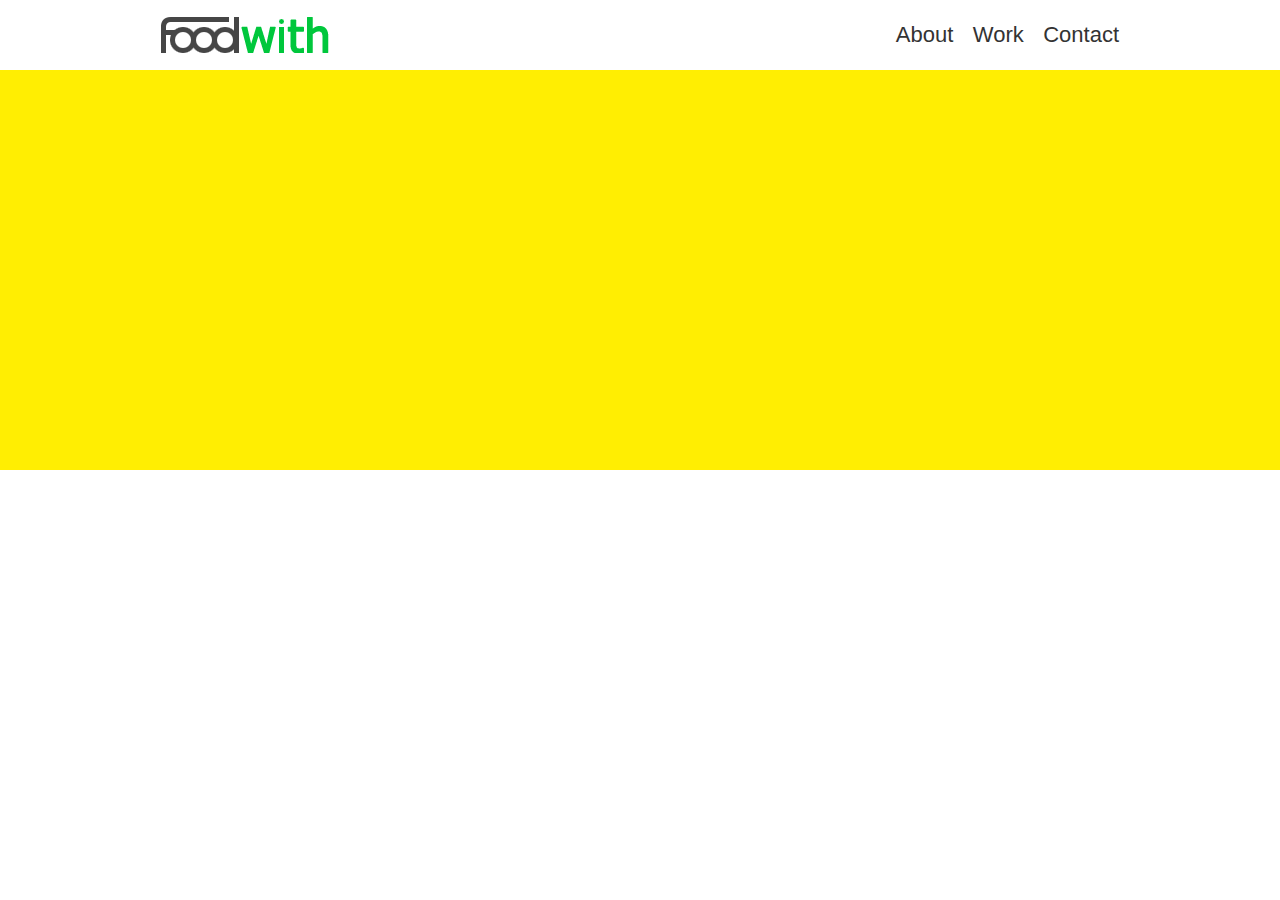
==== main.html @ 333e3cce "Add main.html, view.html, css" ====
<!DOCTYPE html>
<html>
<head>
	<title>Main</title>
	<meta charset="utf-8">
	<link rel="stylesheet" type="text/css" href="css/foodwith.css">
</head>
<body>
	<header>
		<nav>
			<div class="wrapper">
				<img src="image/logo_m.png">
				<ul>
					<li>About</li>
					<li>Work</li>
					<li>Contact</li>
				</ul>
			</div>
		</nav>
	</header>
	<div class="section1">
		<div class="wrapper"></div>
	</div>
	<div class="wrapper"></div>
</body>
</html>
---- css/foodwith.css ----
body {margin: 0; font-family: '나눔 고딕', NanumGothic, '돋움', Dotum, sans-serif;}

header {height: 50px; position: fixed;  background-color: #fff; width: 100%;}
header div {height: 50px; display: flex; justify-content: center; flex-direction: column;}
header img {width: 114px; margin-left: 15px;}
header ul {list-style: none; position: absolute; right: 15px;}
header li {display: inline-block; cursor: pointer; color: #333; font-size: 18px; margin-left: 15px;}

.wrapper {max-width: 988px; margin:0 auto;}
header .wrapper {position: relative;}

.section1 {background-color: #ffee02;}

@media screen and (min-width: 320px){


}
@media screen and (min-width: 768px){
	.section1 {height: 380px;}

}
@media screen and (min-width: 1024px){

	header {height: 70px;}
	header img {width: fit-content}
	header div {height: 70px;}
	header li{font-size: 22px;}
	.section1 {height: 470px;}
}
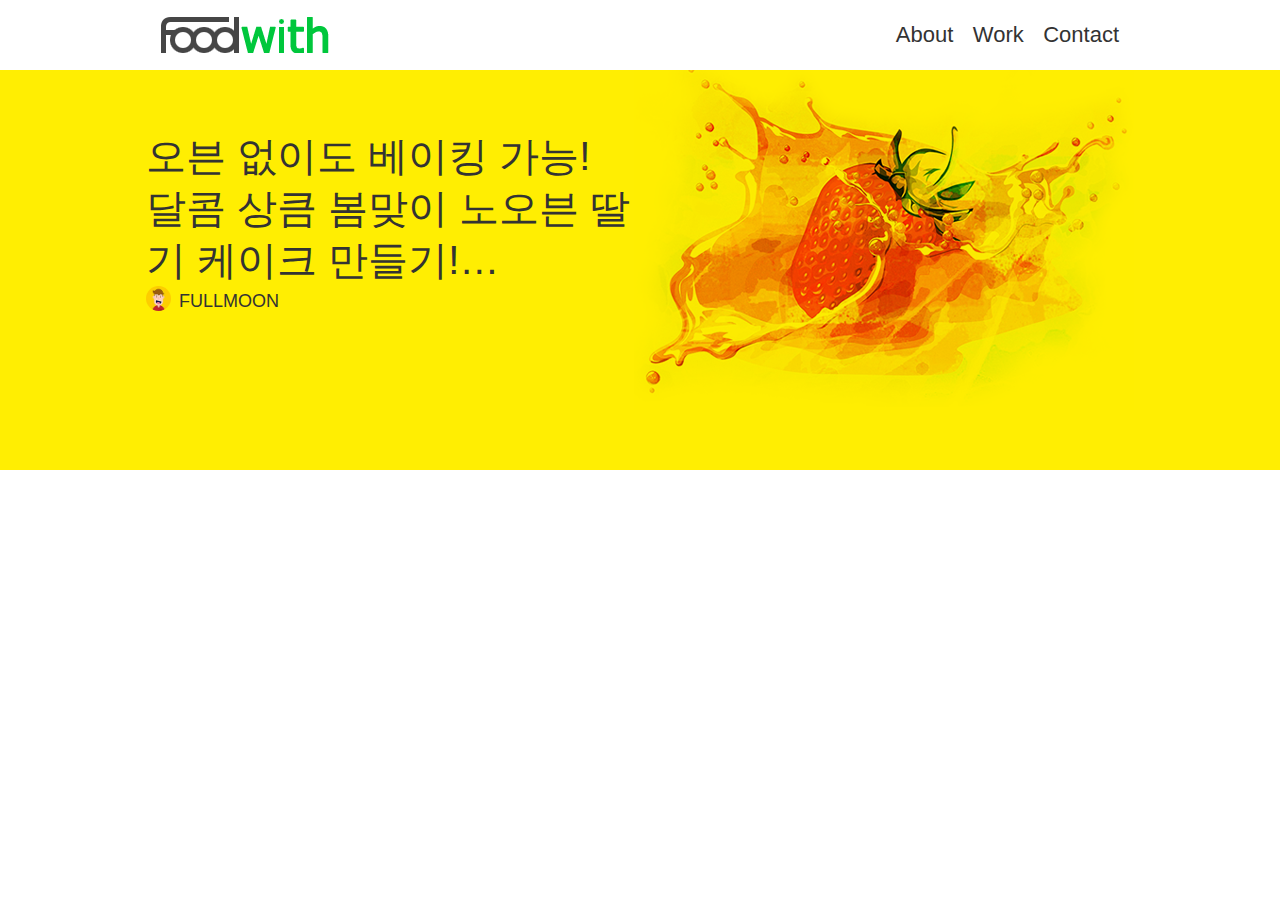
==== commit cebd6e31: "Update section1 in main" ====
--- a/main.html
+++ b/main.html
@@ -4,6 +4,7 @@
 	<title>Main</title>
 	<meta charset="utf-8">
 	<link rel="stylesheet" type="text/css" href="css/foodwith.css">
+	<meta name="viewport" content="width=device-width, initial-scale=1">
 </head>
 <body>
 	<header>
@@ -11,16 +12,39 @@
 			<div class="wrapper">
 				<img src="image/logo_m.png">
 				<ul>
+					<label for="menubox"><img src="image/icon_menu.png"></label>
 					<li>About</li>
 					<li>Work</li>
 					<li>Contact</li>
 				</ul>
 			</div>
+			<input type="checkbox" id="menubox">
+			<div class="menu">
+				<ul>
+					<li>About</li>		
+					<li>Work</li>
+					<li>Contact</li>			
+				</ul>
+			</div>
 		</nav>
 	</header>
 	<div class="section1">
-		<div class="wrapper"></div>
+		<div class="wrapper">
+			<img src="image/banner_strawberry.png">
+			<div class="container">
+				<p>오븐 없이도 베이킹 가능! 달콤 상큼 봄맞이 노오븐 딸기 케이크 만들기!</p>
+				<div>
+					<img src="image/thumbnail_profile.jpg" class="circle"><span>FULLMOON</span>
+				</div>
+			</div>
+		</div>
 	</div>
-	<div class="wrapper"></div>
+	<div class="wrapper">
+		<div class="section2"></div>
+		<div class="section3"></div>
+	</div>
+	<footer>
+		
+	</footer>
 </body>
 </html>--- a/css/foodwith.css
+++ b/css/foodwith.css
@@ -2,28 +2,68 @@
 
 header {height: 50px; position: fixed;  background-color: #fff; width: 100%;}
 header div {height: 50px; display: flex; justify-content: center; flex-direction: column;}
-header img {width: 114px; margin-left: 15px;}
-header ul {list-style: none; position: absolute; right: 15px;}
-header li {display: inline-block; cursor: pointer; color: #333; font-size: 18px; margin-left: 15px;}
+header ul {list-style: none; padding: 0;}
+header li {cursor: pointer; color: #333; font-size: 18px;}
+
+header .wrapper ul {position: absolute; right: 15px;}
+header .wrapper li { margin-left: 15px; display: inline-block;}
+
+header .wrapper {position: relative;}
+header .wrapper > img {width: 114px; margin-left: 15px;}
+
+header .wrapper ul > label {display: inline;}
+header .wrapper ul > li {display: none;}
 
 .wrapper {max-width: 988px; margin:0 auto;}
-header .wrapper {position: relative;}
+.menu {text-align: center; height: 128px; display: none;}
+.menu ul {background-color: #fff; margin: 0; padding: 10px 0;}
+.menu li {height: 36px; display: flex; justify-content: center; flex-direction: column;}
 
-.section1 {background-color: #ffee02;}
+input[type="checkbox"] {display: none;}
+input[type="checkbox"]:checked + .menu {display: inline;}
 
-@media screen and (min-width: 320px){
+.section1 {background-color: #ffee02; padding-top: 50px; text-align: center;}
+
+.section1 .wrapper > img{width: 250px; height: 180px; display: inline-block;}
+
+.container {margin-left: 34px}
+.container div img {background-image: url(../image/thumbnail_profile_none.jpg); height: 100%; vertical-align: middle;}
+.container div {height: 25px; padding-bottom: 35px;}
+
+.container p {font-size: 22px; line-height: 28px; color: #333; margin: 0; overflow: hidden; text-overflow: ellipsis; display: -webkit-box; -webkit-line-clamp: 2;  -webkit-box-orient: vertical;}
+.container p:after{content: ""; display: block; width: 60px; border-bottom: 1px solid #333; margin: 35px auto; }
+.container span {font-size: 16px; color: #333; margin-left: 5px;}
+
+.circle {border-radius: 70%}
 
 
-}
-@media screen and (min-width: 768px){
-	.section1 {height: 380px;}
+@media (min-width: 768px){
+
+	header .wrapper ul > label {display: none;}
+	header .wrapper ul > li {display: inline;}
+
+	.section1 {height: 330px;}
+
+	.section1 .wrapper > img{width: 350px; height: 252px; display: inline-block; float: right;}
+
+	.container {padding-top: 50px; text-align: left;}
+	.container div img {vertical-align: sub;}
+
+	.container p {font-size: 32px; line-height: 40px; -webkit-line-clamp: 3;}
+	.container p:after{margin: 35px 0; }
+	.container span {font-size: 18px; margin-left: 8px;}
 
 }
-@media screen and (min-width: 1024px){
+@media (min-width: 1024px){
 
 	header {height: 70px;}
-	header img {width: fit-content}
 	header div {height: 70px;}
 	header li{font-size: 22px;}
-	.section1 {height: 470px;}
-}+	header .wrapper > img {width: fit-content}
+
+	.section1 {height: 420px;}
+
+	.section1 .wrapper > img{width: 500px; height: 360px;}
+	.container {padding-top: 80px; margin: 0;}
+	.container p {font-size: 40px; line-height: 52px;}
+}
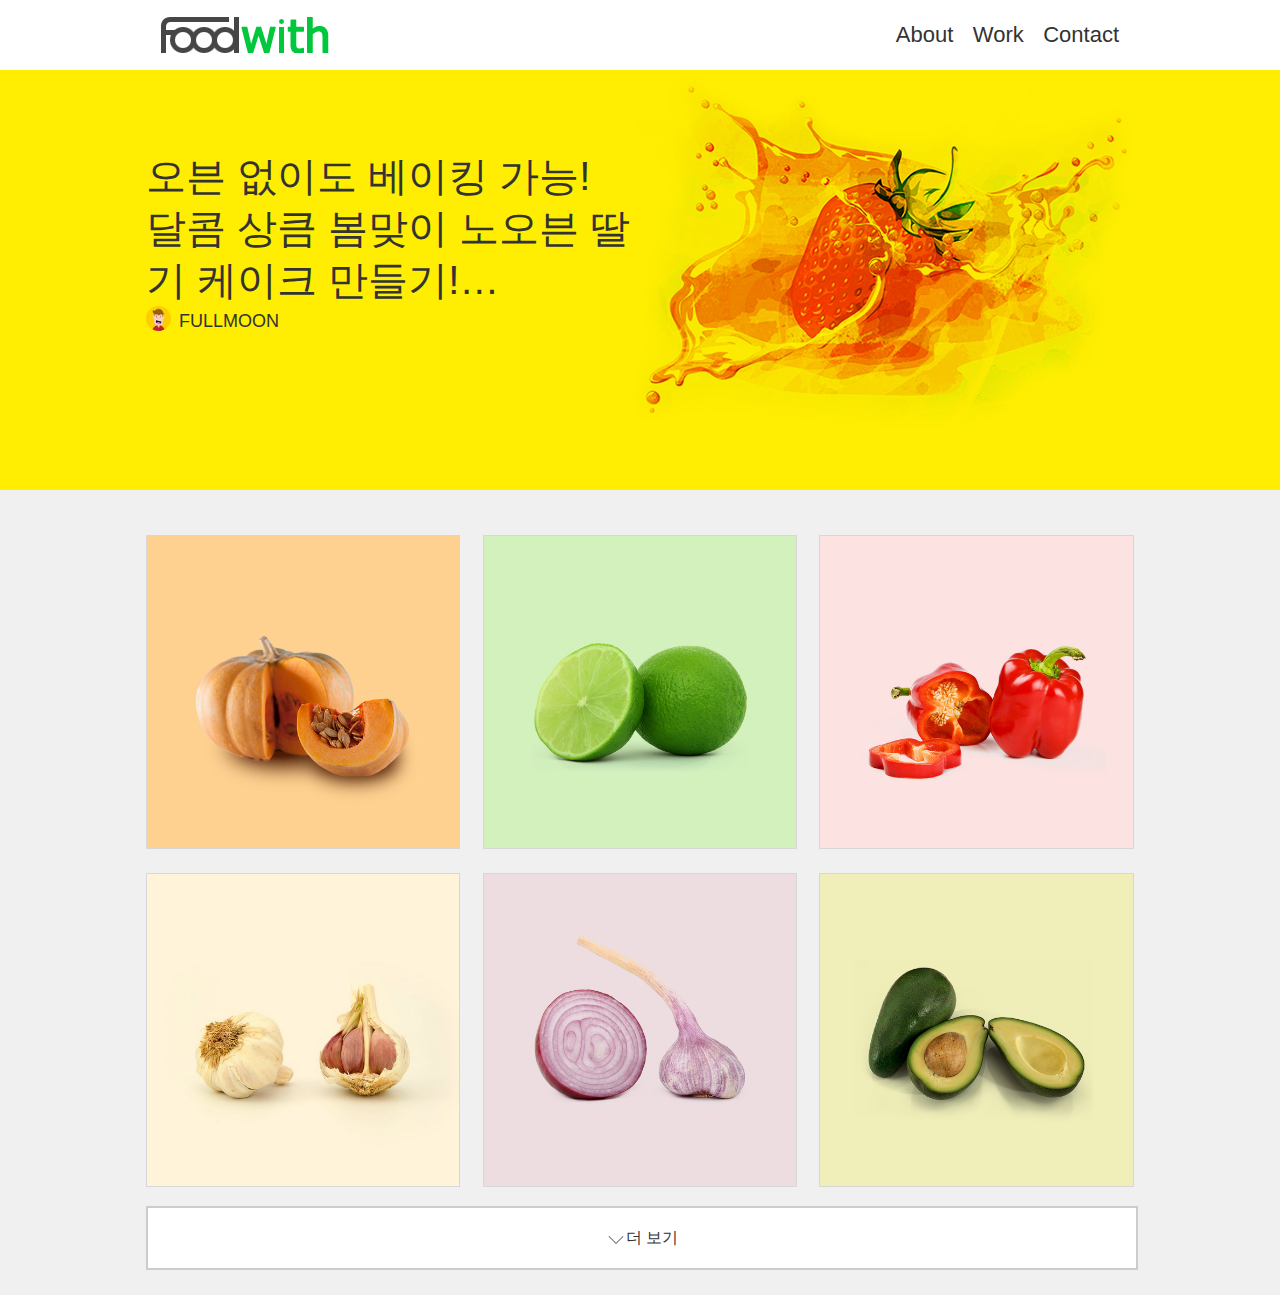
==== commit 6bcdb135: "Update section2 in main" ====
--- a/main.html
+++ b/main.html
@@ -10,9 +10,9 @@
 	<header>
 		<nav>
 			<div class="wrapper">
-				<img src="image/logo_m.png">
+				<img src="image/logo_m.png" alt="푸드위드 로고">
 				<ul>
-					<label for="menubox"><img src="image/icon_menu.png"></label>
+					<label for="menubox"><img src="image/icon_menu.png" alt="메뉴 보기"></label>
 					<li>About</li>
 					<li>Work</li>
 					<li>Contact</li>
@@ -29,20 +29,53 @@
 		</nav>
 	</header>
 	<div class="section1">
+		<a href="">
+			<div class="wrapper">
+				<img src="image/banner_strawberry.png" alt="딸기 사진">
+				<div class="container1">
+					<p>오븐 없이도 베이킹 가능! 달콤 상큼 봄맞이 노오븐 딸기 케이크 만들기!</p>
+					<div>
+						<img src="image/thumbnail_profile.jpg" alt="글쓴이 프로필" class="circle"><span>FULLMOON</span>
+					</div>
+				</div>
+			</div>
+		</a>
+	</div>
+	<div class="section2">
 		<div class="wrapper">
-			<img src="image/banner_strawberry.png">
-			<div class="container">
-				<p>오븐 없이도 베이킹 가능! 달콤 상큼 봄맞이 노오븐 딸기 케이크 만들기!</p>
+			<div class="container2">
+				<img src="image/thumbnail_pumpkin.jpg" alt="호박 사진">
+				<p>따뜻 담백 호박! 든든한 호박죽으로 한끼 해결</p>
+			</div>
+			<div class="container2">
+				<img src="image/thumbnail_lime.jpg" alt="라임 사진">
+				<p>상큼한 라임청 담기</p>
+			</div>
+			<div class="container2">
+				<img src="image/thumbnail_paprika.jpg" alt="피망 사진">
+				<p>아삭아삭 빨간 피망 볶음 레시피</p>
+			</div>
+			<div class="container2">
+				<img src="image/thumbnail_garlic2.jpg" alt="마늘 사진">
+				<p>바삭바삭 마늘빵 만들기</p>
+			</div>
+			<div class="container2">
+				<img src="image/thumbnail_onion2.jpg" alt="양파 사진">
+				<p>자색 빛깔 적양파 피클 담기</p>
+			</div>
+			<div class="container2">
+				<img src="image/thumbnail_avocado.jpg" alt="아보카도 사진">
+				<p>건강한 아보카도 샌드위치 만들기</p>
+			</div>
+			<div id="show-more">
 				<div>
-					<img src="image/thumbnail_profile.jpg" class="circle"><span>FULLMOON</span>
+					<img src="image/icon_arrow_more.png"><span>더 보기</span>
 				</div>
 			</div>
 		</div>
 	</div>
-	<div class="wrapper">
-		<div class="section2"></div>
-		<div class="section3"></div>
-	</div>
+
+	<div class="section3"></div>
 	<footer>
 		
 	</footer>
--- a/css/foodwith.css
+++ b/css/foodwith.css
@@ -1,4 +1,6 @@
 body {margin: 0; font-family: '나눔 고딕', NanumGothic, '돋움', Dotum, sans-serif;}
+
+a {text-decoration: none;}
 
 header {height: 50px; position: fixed;  background-color: #fff; width: 100%;}
 header div {height: 50px; display: flex; justify-content: center; flex-direction: column;}
@@ -15,6 +17,8 @@
 header .wrapper ul > li {display: none;}
 
 .wrapper {max-width: 988px; margin:0 auto;}
+
+nav img { cursor: pointer;}
 .menu {text-align: center; height: 128px; display: none;}
 .menu ul {background-color: #fff; margin: 0; padding: 10px 0;}
 .menu li {height: 36px; display: flex; justify-content: center; flex-direction: column;}
@@ -26,16 +30,25 @@
 
 .section1 .wrapper > img{width: 250px; height: 180px; display: inline-block;}
 
-.container {margin-left: 34px}
-.container div img {background-image: url(../image/thumbnail_profile_none.jpg); height: 100%; vertical-align: middle;}
-.container div {height: 25px; padding-bottom: 35px;}
+.container1 {margin: 0 34px;}
+.container1 div img {background-image: url(../image/thumbnail_profile_none.jpg); height: 100%; vertical-align: middle;}
+.container1 div {height: 25px; padding-bottom: 35px;}
 
-.container p {font-size: 22px; line-height: 28px; color: #333; margin: 0; overflow: hidden; text-overflow: ellipsis; display: -webkit-box; -webkit-line-clamp: 2;  -webkit-box-orient: vertical;}
-.container p:after{content: ""; display: block; width: 60px; border-bottom: 1px solid #333; margin: 35px auto; }
-.container span {font-size: 16px; color: #333; margin-left: 5px;}
+.container1 p {font-size: 22px; line-height: 28px; color: #333; margin: 0; overflow: hidden; text-overflow: ellipsis; display: -webkit-box; -webkit-line-clamp: 2;  -webkit-box-orient: vertical;}
+.container1 p:after{content: ""; display: block; width: 60px; border-bottom: 1px solid #333; margin: 35px auto; }
+.container1 span {font-size: 16px; color: #333; margin-left: 5px;}
 
 .circle {border-radius: 70%}
 
+.section2 {background-color: #f0f0f0; padding: 15px;}
+
+.container2 {text-align: center;}
+.container2 img {width: 100%; border:1px solid rgba(0,0,0,0.1);}
+.container2 p {font-size: 14px; color: #333; margin:10px 0 20px; white-space: nowrap; overflow: hidden; text-overflow: ellipsis;}
+
+#show-more {width: 100%; height: 60px; margin: 15px 0 0; font-size: 16px; color: #333; border: 2px solid rgba(0,0,0,0.2); background-color: #fff; text-align: center; display: table; cursor: pointer;}
+#show-more div {display: table-cell; vertical-align: middle;}
+#show-more img {opacity: 0.7; width: 20px; vertical-align: bottom;}
 
 @media (min-width: 768px){
 
@@ -46,13 +59,19 @@
 
 	.section1 .wrapper > img{width: 350px; height: 252px; display: inline-block; float: right;}
 
-	.container {padding-top: 50px; text-align: left;}
-	.container div img {vertical-align: sub;}
+	.container1 {padding-top: 50px; text-align: left;}
+	.container1 div img {vertical-align: sub;}
 
-	.container p {font-size: 32px; line-height: 40px; -webkit-line-clamp: 3;}
-	.container p:after{margin: 35px 0; }
-	.container span {font-size: 18px; margin-left: 8px;}
+	.container1 p {font-size: 32px; line-height: 40px; -webkit-line-clamp: 3;}
+	.container1 p:after{margin: 35px 0; }
+	.container1 span {font-size: 18px; margin-left: 8px;}
 
+	.section2 {padding: 25px 34px}
+	.section2 div:nth-child(2n) {margin-left: 20px;}
+
+	.container2 {display: inline-block; width: 48%;}
+	.container2 p {font-size: 18px; height: 40px;}
+	
 }
 @media (min-width: 1024px){
 
@@ -61,9 +80,18 @@
 	header li{font-size: 22px;}
 	header .wrapper > img {width: fit-content}
 
-	.section1 {height: 420px;}
+	.section1 {height: 420px; padding-top: 70px;}
 
 	.section1 .wrapper > img{width: 500px; height: 360px;}
-	.container {padding-top: 80px; margin: 0;}
-	.container p {font-size: 40px; line-height: 52px;}
+	.container1 {padding-top: 80px; margin: 0;}
+	.container1 p {font-size: 40px; line-height: 52px;}
+
+
+	.section2 div:nth-child(2n) {margin-left: 0px;}
+	.section2 div:nth-child(3n-1), .section2 div:nth-child(3n) {margin-left: 20px;}
+	.section2 div:nth-child(n+3) {margin-top:20px;}
+
+	.container2 {width: 31.6%; position: relative;}
+	.container2 p {position: absolute; bottom: 0; width: 100%; padding: 15px; box-sizing: border-box; opacity: 0}
+	.container2:hover p {opacity: 1}
 }
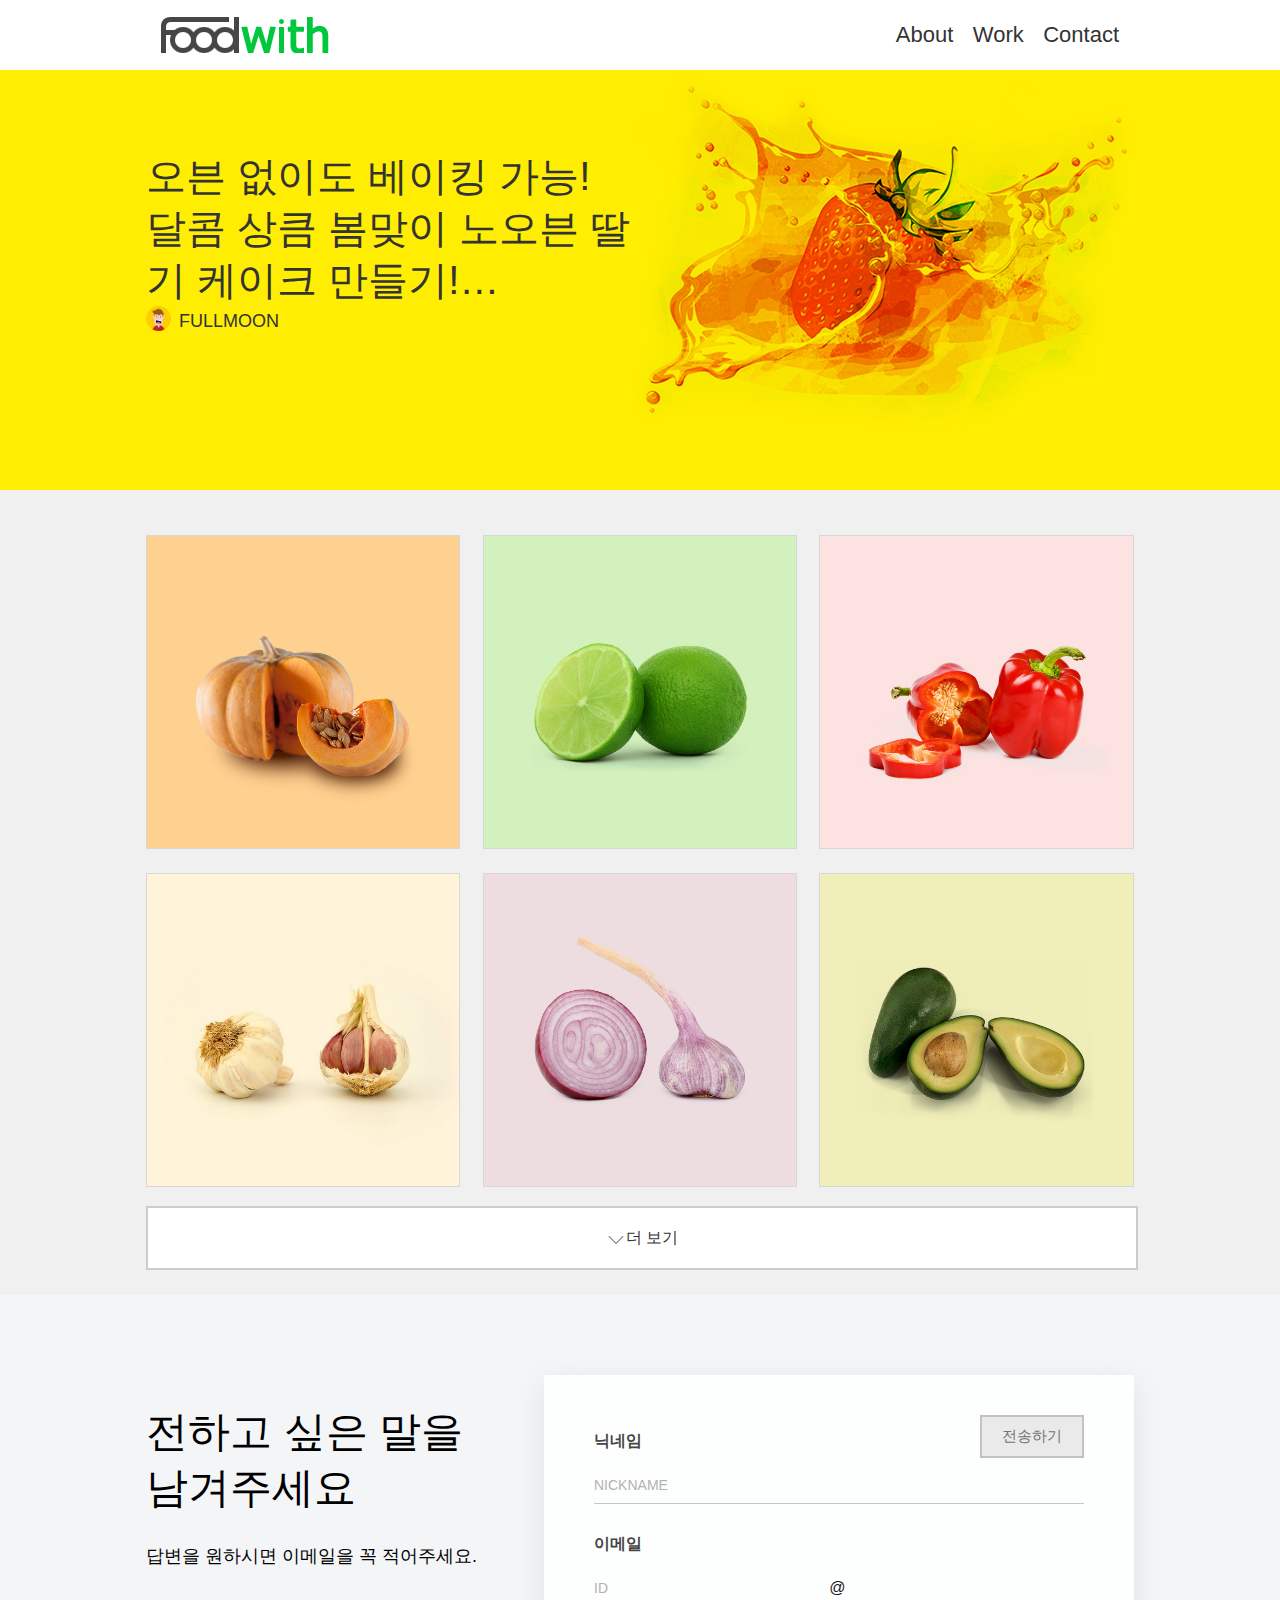
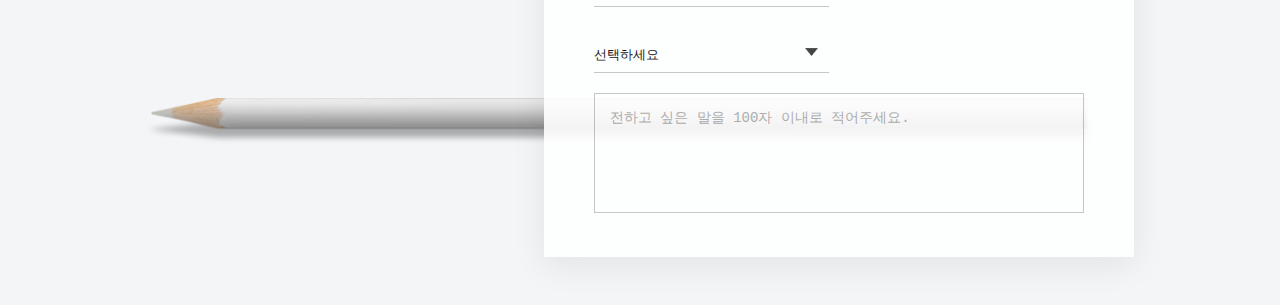
==== commit 5d10cc9e: "Add section3 in main" ====
--- a/main.html
+++ b/main.html
@@ -69,13 +69,36 @@
 			</div>
 			<div id="show-more">
 				<div>
-					<img src="image/icon_arrow_more.png"><span>더 보기</span>
+					<img src="image/icon_arrow_more.png" alt="더 보기"><span>더 보기</span>
 				</div>
 			</div>
 		</div>
 	</div>
 
-	<div class="section3"></div>
+	<div class="section3">
+		<div class="wrapper">
+			<div>
+				<h1>전하고 싶은 말을 남겨주세요</h1>
+				<h3>답변을 원하시면 이메일을 꼭 적어주세요.</h3>
+			</div>
+			<div>
+				<form>
+					<p>닉네임</p>
+					<input type="submit" value="전송하기">
+					<input type="text" name="nickname" placeholder="NICKNAME">
+					<p>이메일</p>
+					<input type="text" placeholder="ID" name="email1">@
+					<select>
+						<option name="email2" value="">선택하세요</option>
+						<option name="email2" value="gmail.com">gmail.com</option>
+						<option name="email2" value="naver.com">naver.com</option>	
+						<option name="email2" value="daum.net">daum.net</option>			
+					</select>
+					<textarea name="memo" placeholder="전하고 싶은 말을 100자 이내로 적어주세요."></textarea>
+				</form>
+			</div>
+		</div>
+	</div>
 	<footer>
 		
 	</footer>
--- a/css/foodwith.css
+++ b/css/foodwith.css
@@ -2,7 +2,7 @@
 
 a {text-decoration: none;}
 
-header {height: 50px; position: fixed;  background-color: #fff; width: 100%;}
+header {height: 50px; position: fixed;  background-color: #fff; width: 100%; z-index: 999;}
 header div {height: 50px; display: flex; justify-content: center; flex-direction: column;}
 header ul {list-style: none; padding: 0;}
 header li {cursor: pointer; color: #333; font-size: 18px;}
@@ -17,6 +17,7 @@
 header .wrapper ul > li {display: none;}
 
 .wrapper {max-width: 988px; margin:0 auto;}
+
 
 nav img { cursor: pointer;}
 .menu {text-align: center; height: 128px; display: none;}
@@ -50,6 +51,31 @@
 #show-more div {display: table-cell; vertical-align: middle;}
 #show-more img {opacity: 0.7; width: 20px; vertical-align: bottom;}
 
+.section3 {background-color: #f4f5f7; padding: 15px;}
+
+
+.section3 h1 {font-size: 30px; font-weight: normal;}
+.section3 h3 {font-size: 18px; font-weight: normal; margin-bottom: 30px;}
+
+.section3 .wrapper div:nth-child(1) {text-align: center;}
+.section3 .wrapper div:nth-child(2) {background-color: #fff; padding: 25px; box-shadow: 0 8px 32px 0 rgba(0,0,0,0.08);}
+
+form p {font-size: 16px; font-weight: bold; color: #333;}
+form p:first-child{display: inline-block;}
+form input:nth-child(3) {display: block; width: 100%;}
+form input:nth-child(5) {width: 46.7%;}
+form select {width: 46.7%;}
+
+form input[type="submit"] {border:2px solid #bdbdbd; background-color: #e9e9e9; font-size: 11px; color: #666; float: right; padding: 5px 10px; margin-top: 8px;}
+form input[type="text"], form select {border:none; border-bottom: 1px solid #c1c1c1;}
+form input[type="text"], form select {padding: 10px 0;}
+form select {-webkit-appearance: none; -moz-appearance: none; appearance: none; background: url(../image/icon_arrow_email.png) no-repeat 95% 40%; background-size: 13px; }
+
+form textarea {width: 100%; height: 120px; resize: none; border:1px solid #c1c1c1; margin-top: 20px; padding: 15px; box-sizing: border-box;}
+
+form input::placeholder{font-size: 14px; color: #acacac;}
+form textarea::placeholder{font-size: 14px; color: #acacac;}
+
 @media (min-width: 768px){
 
 	header .wrapper ul > label {display: none;}
@@ -71,7 +97,15 @@
 
 	.container2 {display: inline-block; width: 48%;}
 	.container2 p {font-size: 18px; height: 40px;}
-	
+
+	.section3 {padding: 30px 34px;}
+	.section3 .wrapper div:nth-child(2) {padding: 40px 50px;}
+
+	form input[type="submit"] {font-size: 15px;  padding: 10px 20px; margin-top: 0}
+	form input[type="text"] {margin-bottom: 30px;}
+
+	form input:nth-child(5) {width: 48.4%;}
+	form select {width: 48.4%;}
 }
 @media (min-width: 1024px){
 
@@ -91,7 +125,18 @@
 	.section2 div:nth-child(3n-1), .section2 div:nth-child(3n) {margin-left: 20px;}
 	.section2 div:nth-child(n+3) {margin-top:20px;}
 
-	.container2 {width: 31.6%; position: relative;}
+	.container2 {width: 31.6%; position: relative; z-index: 998;}
 	.container2 p {position: absolute; bottom: 0; width: 100%; padding: 15px; box-sizing: border-box; opacity: 0}
 	.container2:hover p {opacity: 1}
-}
+
+	.section3 {padding: 80px 0;}
+	.section3 .wrapper {height: 450px;  background: url(../image/bg_pencil.png) no-repeat 0 80%; background-size: 98%; }
+	.section3 h1 {font-size: 42px;}
+
+	.section3 .wrapper div:first-child{float: left; width: 35%; text-align: left;}
+	.section3 .wrapper div:last-child{float: right; width: 590px; box-sizing: border-box; opacity: 0.9;}
+	
+	form input:nth-child(5) {width: 48%;}
+	form select {width: 48%;}
+
+}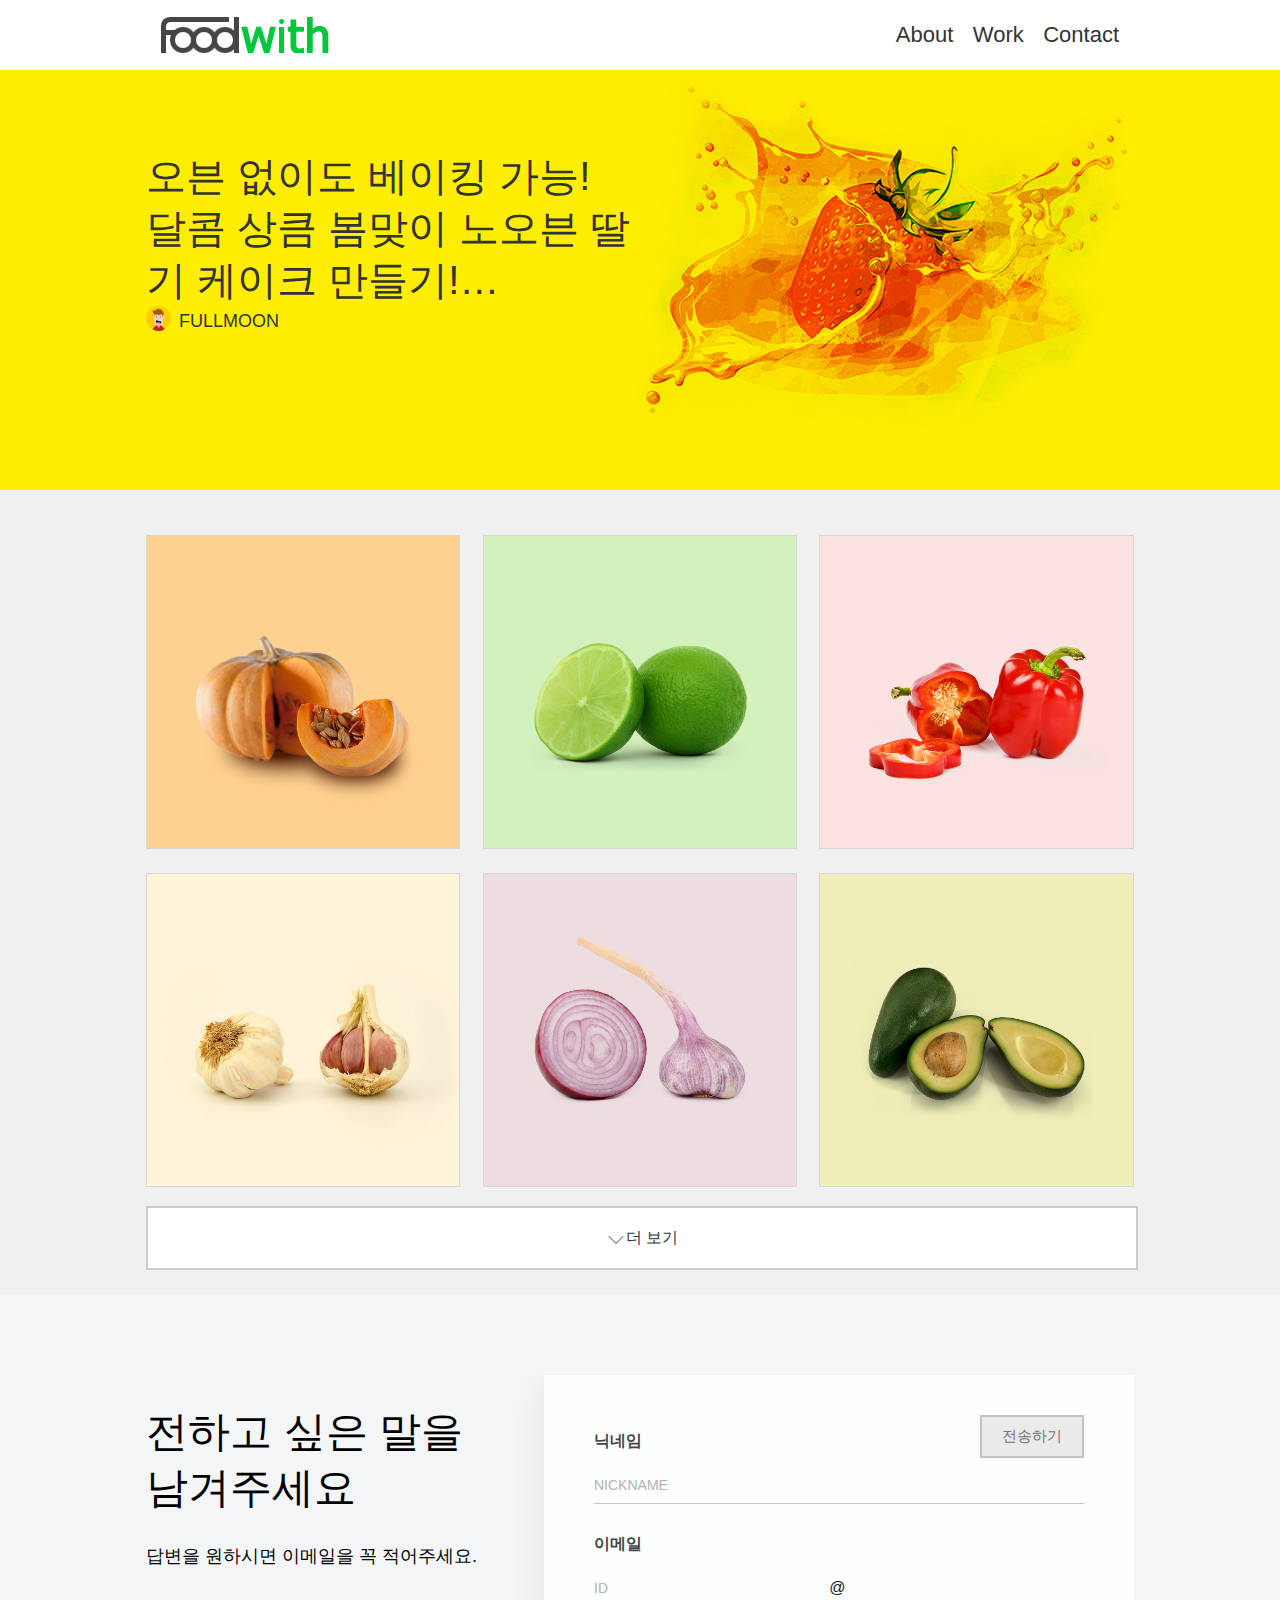
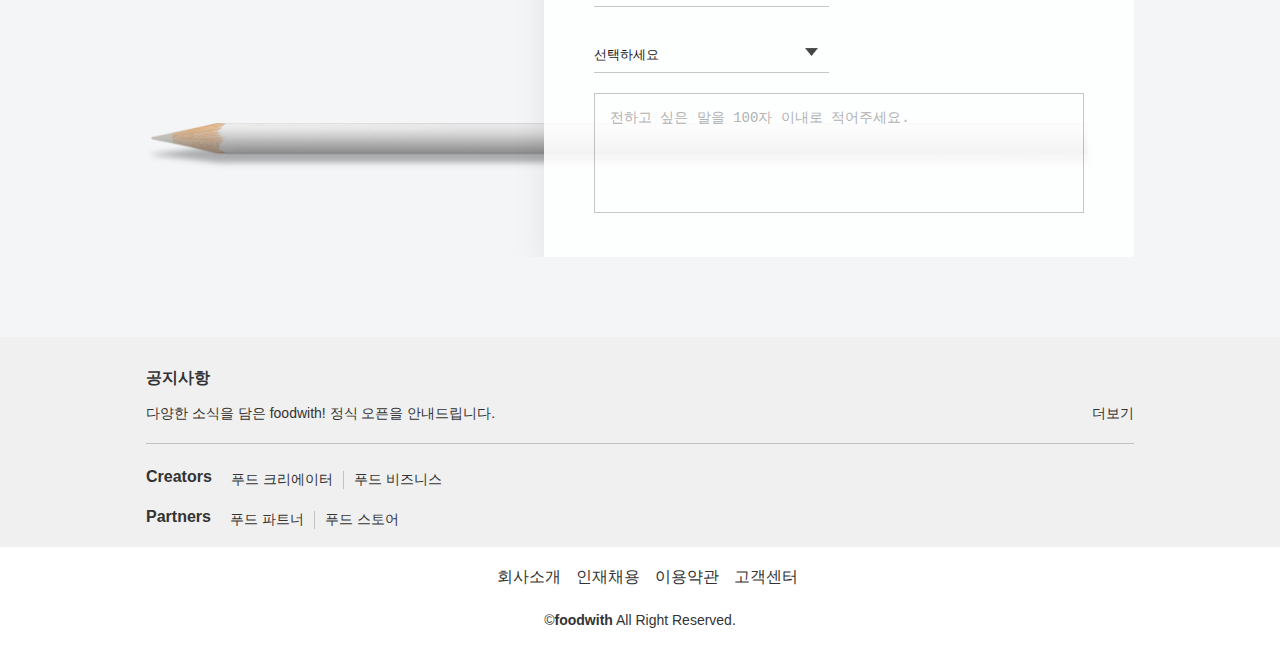
==== commit 1a4905a6: "Update section4, footer in main" ====
--- a/main.html
+++ b/main.html
@@ -7,6 +7,7 @@
 	<meta name="viewport" content="width=device-width, initial-scale=1">
 </head>
 <body>
+
 	<header>
 		<nav>
 			<div class="wrapper">
@@ -28,6 +29,7 @@
 			</div>
 		</nav>
 	</header>
+
 	<div class="section1">
 		<a href="">
 			<div class="wrapper">
@@ -41,6 +43,7 @@
 			</div>
 		</a>
 	</div>
+
 	<div class="section2">
 		<div class="wrapper">
 			<div class="container2">
@@ -99,8 +102,36 @@
 			</div>
 		</div>
 	</div>
+
+	<div class="section4">
+		<div class="wrapper">
+			<p class="f-16 black bold">공지사항</p>
+			<p class="f-14 black fl-l mt-0 mb-20">다양한 소식을 담은 foodwith! 정식 오픈을 안내드립니다.</p>
+			<a class="f-14 black fl-r" href="">더보기</a>
+			<hr>
+			<p class="f-16 black bold fl-l-tb">Creators</p>
+			<ul class="p-19-tb m-0-tb">
+				<a href=""><li class="f-14 black pl-0 bo-n">푸드 크리에이터</li></a>
+				<a href=""><li class="f-14 black">푸드 비즈니스</li></a>
+			</ul>
+			<p class="f-16 black bold fl-l-tb m-0-tb">Partners</p>
+			<ul class="m-0-tb pl-19-tb pt-3-tb">
+				<a href=""><li class="f-14 black pl-0 bo-n">푸드 파트너</li></a>
+				<a href=""><li class="f-14 black">푸드 스토어</li></a>
+			</ul>
+		</div>
+	</div>
+
 	<footer>
-		
+		<div class="wrapper center">
+			<ul class="in-flex pl-0 mb-10 mt-20">
+				<a href="" class="ml-15"><li>회사소개</li></a>
+				<a href="" class="ml-15"><li>인재채용</li></a>
+				<a href="" class="ml-15"><li>이용약관</li></a>
+				<a href="" class="ml-15"><li>고객센터</li></a>
+			</ul>
+			<p class="f-14 black mb-30">©<span class="bold">foodwith</span> All Right Reserved.</p>
+		</div>
 	</footer>
 </body>
 </html>--- a/css/foodwith.css
+++ b/css/foodwith.css
@@ -16,8 +16,33 @@
 header .wrapper ul > label {display: inline;}
 header .wrapper ul > li {display: none;}
 
+hr {border: none; height: 1px; background-color: #c1c1c1; clear: both; }
+ul {list-style: none;}
+a {text-decoration: none; color: #333;} 
+
 .wrapper {max-width: 988px; margin:0 auto;}
 
+.f-16 {font-size: 16px !important;}
+.f-14 {font-size: 14px !important;}
+.black {color: #333 !important;}
+.bold {font-weight: bold !important;}
+.fl-l {float: left !important;}
+.fl-r {float: right !important;}
+.cl-b {clear: both !important;}
+.m-30 {margin: 30px !important;}
+.mt-0{margin-top: 0 !important;}
+.mt-10{margin-top: 10px !important;}
+.mt-20{margin-top: 20px !important;}
+.mb-10{margin-bottom: 10px !important;}
+.mb-20{margin-bottom: 20px !important;}
+.mb-30{margin-bottom: 30px !important;}
+.ml-15{margin-left: 15px !important;}
+.pl-0{padding-left: 0 !important;}
+.bo-n{border:none !important;}
+
+.center{text-align: center;}
+.flex {display: flex;}
+.in-flex {display: inline-flex;}
 
 nav img { cursor: pointer;}
 .menu {text-align: center; height: 128px; display: none;}
@@ -26,6 +51,7 @@
 
 input[type="checkbox"] {display: none;}
 input[type="checkbox"]:checked + .menu {display: inline;}
+
 
 .section1 {background-color: #ffee02; padding-top: 50px; text-align: center;}
 
@@ -41,6 +67,7 @@
 
 .circle {border-radius: 70%}
 
+
 .section2 {background-color: #f0f0f0; padding: 15px;}
 
 .container2 {text-align: center;}
@@ -51,8 +78,8 @@
 #show-more div {display: table-cell; vertical-align: middle;}
 #show-more img {opacity: 0.7; width: 20px; vertical-align: bottom;}
 
+
 .section3 {background-color: #f4f5f7; padding: 15px;}
-
 
 .section3 h1 {font-size: 30px; font-weight: normal;}
 .section3 h3 {font-size: 18px; font-weight: normal; margin-bottom: 30px;}
@@ -75,6 +102,13 @@
 
 form input::placeholder{font-size: 14px; color: #acacac;}
 form textarea::placeholder{font-size: 14px; color: #acacac;}
+
+
+.section4 {background-color: #f0f0f0; padding: 15px;}
+.section4 ul {list-style: none; padding: 0; display: flex;}
+.section4 ul a li {padding: 0 10px; border-left: 1px solid #c1c1c1;}
+
+footer {background-color: #fff;}
 
 @media (min-width: 768px){
 
@@ -106,6 +140,14 @@
 
 	form input:nth-child(5) {width: 48.4%;}
 	form select {width: 48.4%;}
+
+	.section4 li:first-child {display: block;}
+
+	.p-19-tb {padding: 19px !important;}
+	.pt-3-tb {padding: 3px !important;}
+	.pl-19-tb {padding-left: 19px !important;}
+	.m-0-tb {margin: 0 !important;}
+	.fl-l-tb {float: left !important;}
 }
 @media (min-width: 1024px){
 
@@ -130,12 +172,12 @@
 	.container2:hover p {opacity: 1}
 
 	.section3 {padding: 80px 0;}
-	.section3 .wrapper {height: 450px;  background: url(../image/bg_pencil.png) no-repeat 0 80%; background-size: 98%; }
+	.section3 .wrapper {overflow: auto; background: url(../image/bg_pencil.png) no-repeat 0 80%; background-size: 98%; }
 	.section3 h1 {font-size: 42px;}
 
 	.section3 .wrapper div:first-child{float: left; width: 35%; text-align: left;}
 	.section3 .wrapper div:last-child{float: right; width: 590px; box-sizing: border-box; opacity: 0.9;}
-	
+
 	form input:nth-child(5) {width: 48%;}
 	form select {width: 48%;}
 
